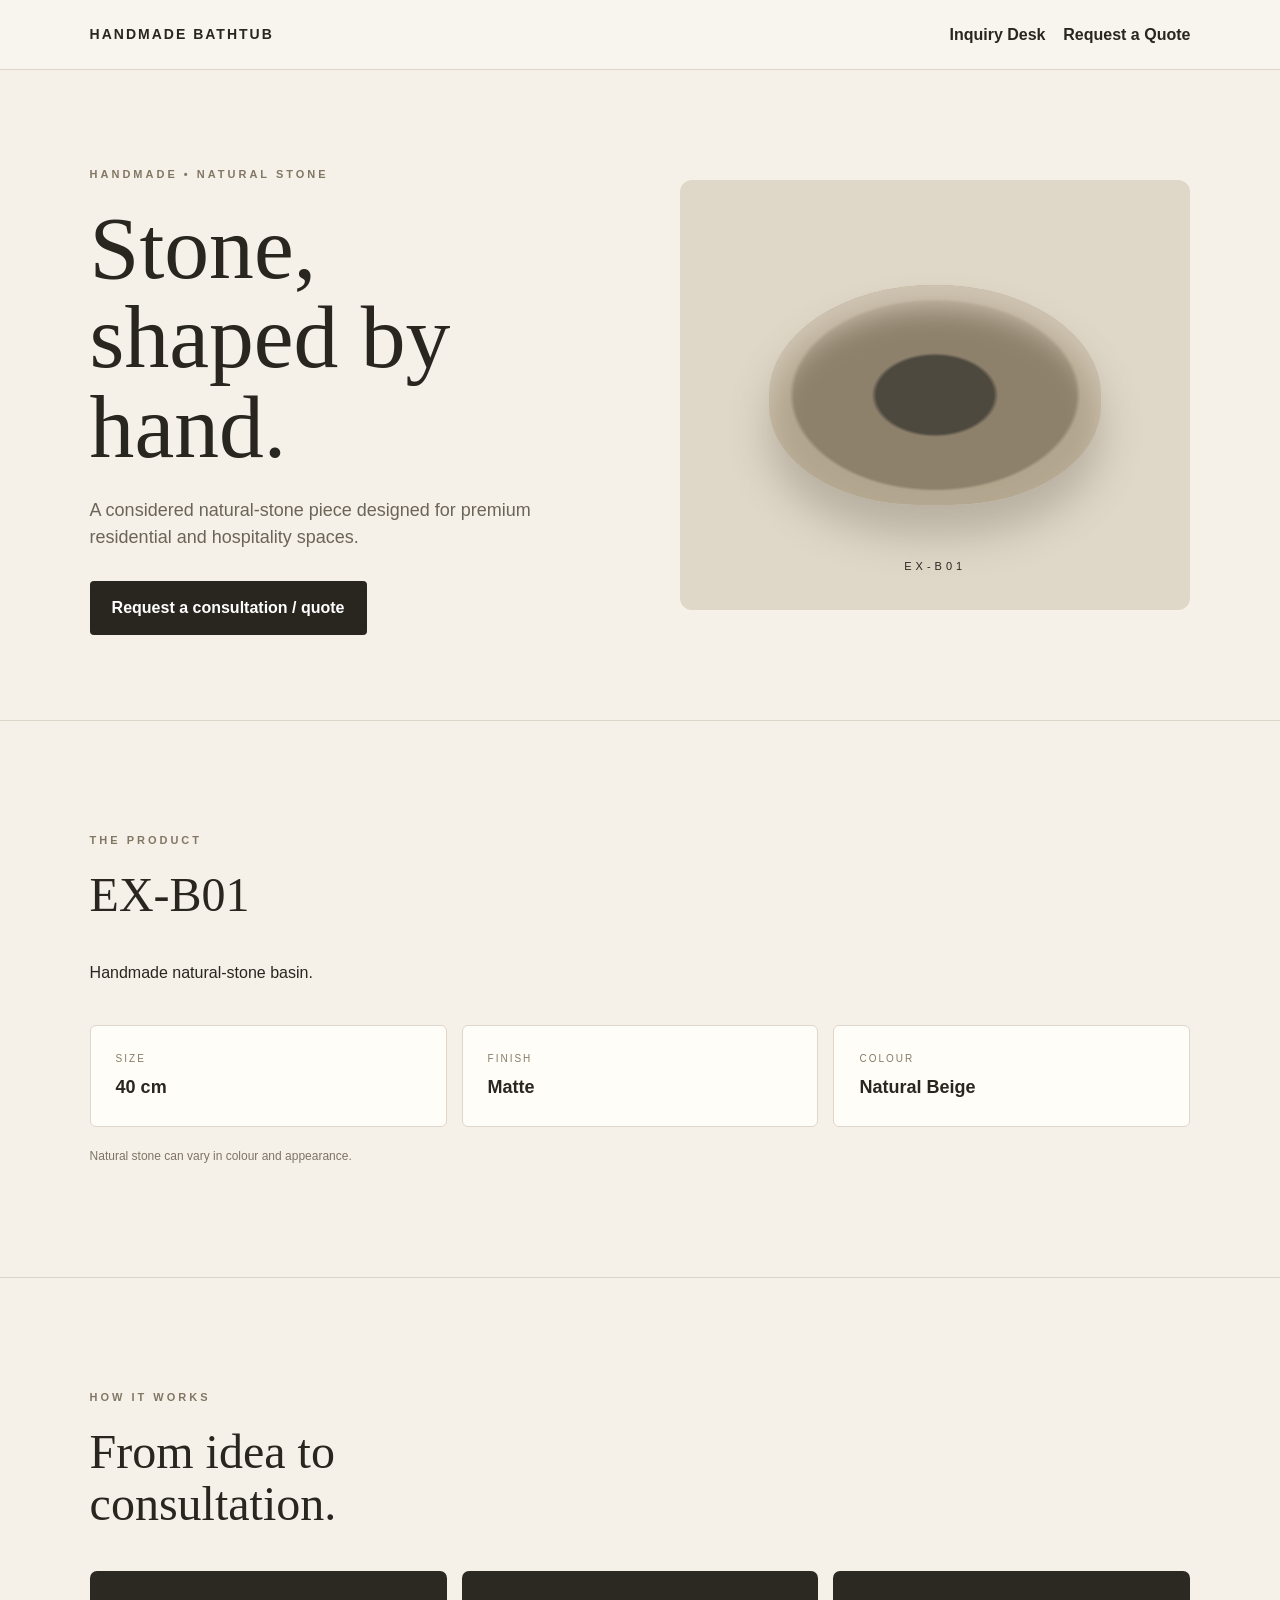
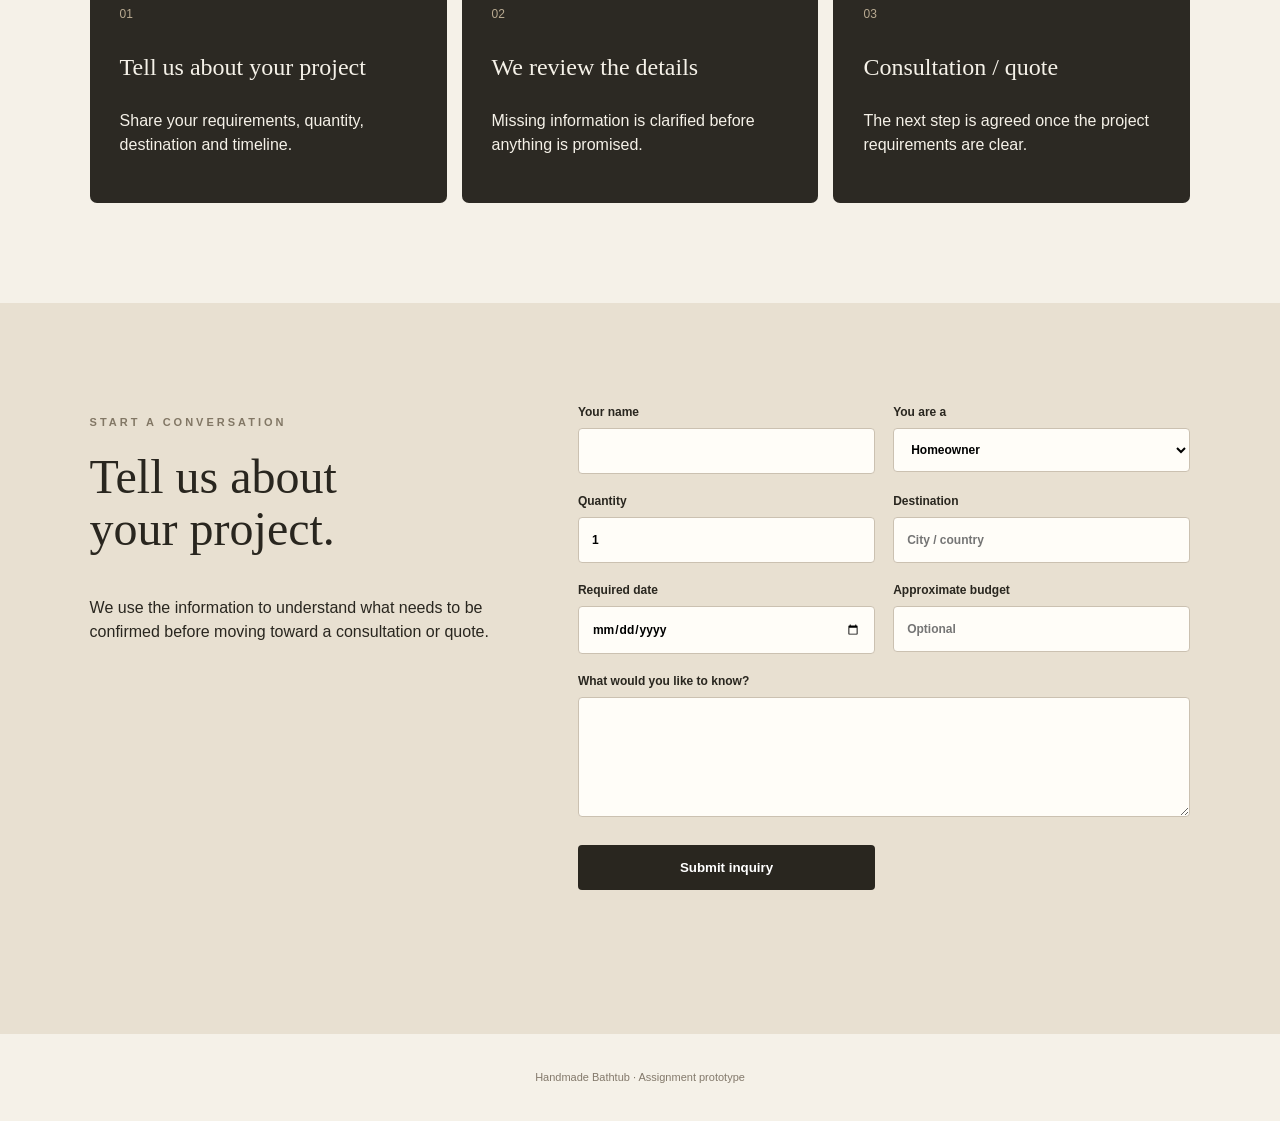
==== index.html @ c7ad7028 "Build inquiry automation prototype" ====
<!DOCTYPE html>
<html lang="en">
<head>
    <meta charset="UTF-8">
    <meta name="viewport" content="width=device-width, initial-scale=1.0">

    <title>Handmade Bathtub</title>

    <link rel="stylesheet" href="style.css">
</head>

<body>

    <header>

    <div class="logo">
        HANDMADE BATHTUB
    </div>

    <div>
        <a href="dashboard.html">
            Inquiry Desk
        </a>

        &nbsp;&nbsp;

        <a href="#inquiry">
            Request a Quote
        </a>
    </div>

</header>

    <main>

        <!-- HERO -->

        <section class="hero">

            <div class="hero-text">

                <p class="eyebrow">HANDMADE • NATURAL STONE</p>

                <h1>
                    Stone,<br>
                    shaped by hand.
                </h1>

                <p class="description">
                    A considered natural-stone piece designed
                    for premium residential and hospitality spaces.
                </p>

                <a href="#inquiry" class="button">
                    Request a consultation / quote
                </a>

            </div>


            <div class="product-visual">

                <div class="stone-basin"></div>

                <p>EX-B01</p>

            </div>

        </section>


        <!-- PRODUCT -->

        <section class="product">

            <p class="eyebrow">THE PRODUCT</p>

            <h2>EX-B01</h2>

            <p>
                Handmade natural-stone basin.
            </p>

            <div class="details">

                <div>
                    <span>SIZE</span>
                    <strong>40 cm</strong>
                </div>

                <div>
                    <span>FINISH</span>
                    <strong>Matte</strong>
                </div>

                <div>
                    <span>COLOUR</span>
                    <strong>Natural Beige</strong>
                </div>

            </div>

            <p class="note">
                Natural stone can vary in colour and appearance.
            </p>

        </section>


        <!-- BUYER JOURNEY -->

        <section class="journey">

            <p class="eyebrow">HOW IT WORKS</p>

            <h2>
                From idea to<br>
                consultation.
            </h2>

            <div class="steps">

                <div>
                    <span>01</span>
                    <h3>Tell us about your project</h3>
                    <p>
                        Share your requirements, quantity,
                        destination and timeline.
                    </p>
                </div>

                <div>
                    <span>02</span>
                    <h3>We review the details</h3>
                    <p>
                        Missing information is clarified
                        before anything is promised.
                    </p>
                </div>

                <div>
                    <span>03</span>
                    <h3>Consultation / quote</h3>
                    <p>
                        The next step is agreed once
                        the project requirements are clear.
                    </p>
                </div>

            </div>

        </section>


        <!-- INQUIRY -->

        <section id="inquiry" class="inquiry">

            <div>

                <p class="eyebrow">START A CONVERSATION</p>

                <h2>
                    Tell us about<br>
                    your project.
                </h2>

                <p>
                    We use the information to understand
                    what needs to be confirmed before
                    moving toward a consultation or quote.
                </p>

            </div>


            <form id="inquiryForm">

                <label>
                    Your name
                    <input
                        type="text"
                        id="name"
                        required
                    >
                </label>


                <label>
                    You are a
                    <select id="buyerType">
                        <option>Homeowner</option>
                        <option>Interior Designer</option>
                        <option>Hotel / Hospitality</option>
                    </select>
                </label>


                <label>
                    Quantity
                    <input
                        type="number"
                        id="quantity"
                        min="1"
                        value="1"
                    >
                </label>


                <label>
                    Destination
                    <input
                        type="text"
                        id="destination"
                        placeholder="City / country"
                    >
                </label>


                <label>
                    Required date
                    <input
                        type="date"
                        id="date"
                    >
                </label>


                <label>
                    Approximate budget
                    <input
                        type="text"
                        id="budget"
                        placeholder="Optional"
                    >
                </label>


                <label class="full">
                    What would you like to know?
                    <textarea
                        id="message"
                        required
                    ></textarea>
                </label>


                <button type="submit">
                    Submit inquiry
                </button>

                <p id="formMessage"></p>

            </form>

        </section>

    </main>


    <footer>
        Handmade Bathtub · Assignment prototype
    </footer>


    <script src="script.js"></script>

</body>
</html>
---- style.css ----
* {
    box-sizing: border-box;
}

body {
    margin: 0;
    background: #f5f1e8;
    color: #29261f;
    font-family: Arial, sans-serif;
    line-height: 1.5;
}

header {
    height: 70px;
    padding: 0 7%;

    display: flex;
    align-items: center;
    justify-content: space-between;

    border-bottom: 1px solid #ddd5c8;

    background: #f8f5ee;
}

.logo {
    font-weight: bold;
    letter-spacing: 2px;
    font-size: 14px;
}

header a {
    color: #29261f;
    text-decoration: none;
    font-weight: bold;
}


.hero {
    min-height: 650px;

    padding: 80px 7%;

    display: grid;
    grid-template-columns: 1fr 1fr;

    gap: 80px;

    align-items: center;
}


.eyebrow {
    font-size: 11px;
    letter-spacing: 3px;
    font-weight: bold;

    color: #827765;

    margin-bottom: 20px;
}


h1,
h2 {
    font-family: Georgia, serif;
    font-weight: normal;
}


h1 {
    font-size: clamp(50px, 7vw, 90px);

    line-height: 1;

    margin: 0 0 25px;
}


h2 {
    font-size: 48px;

    line-height: 1.1;

    margin-top: 0;
}


.description {
    max-width: 500px;

    font-size: 18px;

    color: #6c6458;

    margin-bottom: 30px;
}


.button,
button {
    display: inline-block;

    background: #29261f;

    color: white;

    border: none;

    padding: 15px 22px;

    border-radius: 4px;

    font-weight: bold;

    cursor: pointer;

    text-decoration: none;
}


/* PRODUCT VISUAL */

.product-visual {
    min-height: 430px;

    background: #dfd7c7;

    border-radius: 12px;

    display: flex;

    flex-direction: column;

    align-items: center;

    justify-content: center;

    position: relative;
}


.stone-basin {
    width: 65%;
    height: 220px;

    border-radius: 50% 50% 45% 45%;

    background:
        radial-gradient(
            ellipse at center,
            #4e493f 0 25%,
            #8e816c 27% 60%,
            #b2a58e 62%
        );

    box-shadow:
        inset 0 20px 30px #d0c6b4,
        0 30px 40px #6d645855;
}


.product-visual p {
    position: absolute;

    bottom: 25px;

    letter-spacing: 4px;

    font-size: 11px;
}


/* PRODUCT */

.product {
    padding: 100px 7%;

    border-top: 1px solid #ddd5c8;
    border-bottom: 1px solid #ddd5c8;
}


.details {
    display: grid;

    grid-template-columns: repeat(3, 1fr);

    gap: 15px;

    margin-top: 40px;
}


.details div {
    background: #fffdf8;

    padding: 25px;

    border: 1px solid #ded6ca;

    border-radius: 6px;
}


.details span {
    display: block;

    font-size: 10px;

    letter-spacing: 2px;

    color: #877b69;
}


.details strong {
    display: block;

    margin-top: 8px;

    font-size: 18px;
}


.note {
    font-size: 12px;

    color: #7d7467;

    margin-top: 20px;
}


/* JOURNEY */

.journey {
    padding: 100px 7%;
}


.steps {
    display: grid;

    grid-template-columns: repeat(3, 1fr);

    gap: 15px;
}


.steps div {
    background: #2c2923;

    color: #f5f1e8;

    padding: 30px;

    min-height: 220px;

    border-radius: 7px;
}


.steps span {
    color: #b9aa91;

    font-size: 12px;
}


.steps h3 {
    font-family: Georgia, serif;

    font-weight: normal;

    font-size: 24px;
}


/* INQUIRY */

.inquiry {
    padding: 100px 7%;

    background: #e8e0d1;

    display: grid;

    grid-template-columns: .8fr 1.2fr;

    gap: 80px;
}


form {
    display: grid;

    grid-template-columns: 1fr 1fr;

    gap: 18px;
}


label {
    font-size: 12px;

    font-weight: bold;
}


input,
select,
textarea {
    width: 100%;

    margin-top: 7px;

    padding: 13px;

    border: 1px solid #cbc1b1;

    border-radius: 4px;

    background: #fffdf8;

    font: inherit;
}


textarea {
    min-height: 120px;
}


.full {
    grid-column: 1 / -1;
}


form button {
    margin-top: 5px;
}


#formMessage {
    grid-column: 1 / -1;

    font-size: 13px;

    color: #5d5549;
}


footer {
    padding: 35px;

    text-align: center;

    font-size: 11px;

    color: #83796b;
}


@media (max-width: 800px) {

    .hero,
    .inquiry {
        grid-template-columns: 1fr;
    }

    .details,
    .steps {
        grid-template-columns: 1fr;
    }

    form {
        grid-template-columns: 1fr;
    }

    .full {
        grid-column: auto;
    }

    h1 {
        font-size: 55px;
    }

}
/* DASHBOARD */

.dashboard {
    padding: 80px 7%;
    max-width: 1200px;
    margin: auto;
}

.dashboard > h1 {
    font-size: 64px;
    margin-bottom: 15px;
}

.dashboard-intro {
    max-width: 650px;
    color: #6c6458;
    margin-bottom: 50px;
}


.inquiry-list {
    display: grid;
    gap: 18px;
}


.inquiry-card {
    background: #fffdf8;

    border: 1px solid #ded6ca;

    border-radius: 7px;

    padding: 28px;
}


.inquiry-top {
    display: flex;

    justify-content: space-between;

    gap: 20px;

    align-items: flex-start;
}


.inquiry-id {
    font-size: 10px;

    letter-spacing: 2px;

    color: #897d6b;
}


.inquiry-card h2 {
    font-family: Georgia, serif;

    font-size: 25px;

    margin: 8px 0;
}


.inquiry-card p {
    color: #696155;
}


.status {
    font-size: 9px;

    letter-spacing: 1.5px;

    font-weight: bold;

    padding: 7px 10px;

    border-radius: 20px;

    white-space: nowrap;
}


.qualified {
    background: #dfe8d9;

    color: #496044;
}


.duplicate {
    background: #e7e3dc;

    color: #6b655d;
}


.missing {
    background: #eee2c9;

    color: #75603c;
}


.urgent {
    background: #ead6d0;

    color: #794d43;
}


.inquiry-details {
    display: flex;

    gap: 40px;

    border-top: 1px solid #e5ded3;

    border-bottom: 1px solid #e5ded3;

    padding: 18px 0;

    margin: 20px 0;
}


.inquiry-details div {
    font-size: 14px;
}


.inquiry-details span {
    display: block;

    font-size: 9px;

    letter-spacing: 1.5px;

    color: #8a7f70;

    margin-bottom: 5px;
}


.next-action {
    background: #f1ece3;

    padding: 16px;

    border-radius: 5px;

    font-size: 13px;

    color: #5d554a;
}


.next-action strong {
    display: block;

    color: #29261f;

    margin-bottom: 5px;
}


@media (max-width: 700px) {

    .dashboard > h1 {
        font-size: 48px;
    }

    .inquiry-top {
        flex-direction: column;
    }

    .inquiry-details {
        flex-direction: column;
        gap: 15px;
    }

}
.decision-box {

    margin-top: 25px;

    padding: 20px;

    background: #f1ece3;

    border-radius: 6px;

    display: grid;

    gap: 18px;

}


.decision-box strong {

    display: block;

    font-size: 11px;

    text-transform: uppercase;

    letter-spacing: 1.5px;

    margin-bottom: 8px;

}


.decision-box p {

    margin: 0;

}
/* BUYER PRIORITY */

.buyer-priority {

    padding: 80px 0;

    border-top: 1px solid #ddd5c8;

}


.priority-intro {

    max-width: 650px;

    color: #6c6458;

    margin-bottom: 35px;

}


.buyer-grid {

    display: grid;

    grid-template-columns: repeat(3, 1fr);

    gap: 18px;

}


.buyer-card {

    background: #fffdf8;

    border: 1px solid #ded6ca;

    border-radius: 7px;

    padding: 28px;

}


.top-priority {

    border: 2px solid #93836b;

}


.buyer-number {

    font-family: Georgia, serif;

    font-size: 38px;

    color: #9a8b75;

}


.priority-label {

    font-size: 9px;

    letter-spacing: 1.5px;

    font-weight: bold;

    color: #817564;

    margin: 12px 0;

}


.buyer-card h3 {

    font-family: Georgia, serif;

    font-size: 25px;

    font-weight: normal;

    margin: 8px 0 15px;

}


.buyer-card > p {

    color: #696155;

    font-size: 14px;

}


.buyer-reason,
.buyer-next {

    margin-top: 22px;

    padding-top: 18px;

    border-top: 1px solid #e4ddd3;

    font-size: 13px;

    color: #625a4f;

}


.buyer-reason strong,
.buyer-next strong {

    display: block;

    color: #29261f;

    margin-bottom: 5px;

}


@media (max-width: 800px) {

    .buyer-grid {

        grid-template-columns: 1fr;

    }

}
/* AUTOMATION WORKFLOW */

.automation-workflow {
    padding: 80px 0;
    border-top: 1px solid #ddd5c8;
}

.workflow-intro {
    max-width: 650px;
    color: #6c6458;
    margin-bottom: 40px;
}

.workflow-steps {
    display: grid;
    grid-template-columns: 1fr auto 1fr auto 1fr auto 1fr;
    align-items: stretch;
    gap: 12px;
}

.workflow-step {
    background: #fffdf8;
    border: 1px solid #ded6ca;
    border-radius: 7px;
    padding: 25px;
}

.workflow-step span {
    font-family: Georgia, serif;
    font-size: 30px;
    color: #9a8b75;
}

.workflow-step h3 {
    font-family: Georgia, serif;
    font-size: 22px;
    font-weight: normal;
    margin: 12px 0;
}

.workflow-step p {
    color: #696155;
    font-size: 13px;
    line-height: 1.6;
}

.workflow-arrow {
    display: flex;
    align-items: center;
    justify-content: center;
    font-size: 25px;
    color: #9a8b75;
}

.automation-rule-box {
    margin-top: 30px;
    display: grid;
    grid-template-columns: repeat(3, 1fr);
    gap: 15px;
}

.automation-rule-box > div {
    padding: 20px;
    border-top: 2px solid #93836b;
    background: #f7f3ec;
}

.automation-rule-box strong {
    display: block;
    margin-bottom: 8px;
    color: #29261f;
}

.automation-rule-box p {
    margin: 0;
    color: #625a4f;
    font-size: 13px;
    line-height: 1.5;
}

@media (max-width: 900px) {

    .workflow-steps {
        grid-template-columns: 1fr;
    }

    .workflow-arrow {
        transform: rotate(90deg);
        padding: 5px;
    }

    .automation-rule-box {
        grid-template-columns: 1fr;
    }

}
/* INQUIRY SUMMARY */

.inquiry-summary {
    padding: 50px 0;
    border-top: 1px solid #ddd5c8;
}

.summary-grid {
    display: grid;
    grid-template-columns: repeat(3, 1fr);
    gap: 18px;
    margin-top: 25px;
}

.summary-card {
    background: #fffdf8;
    border: 1px solid #ded6ca;
    border-radius: 7px;
    padding: 25px;
}

.summary-number {
    display: block;
    font-family: Georgia, serif;
    font-size: 38px;
    color: #29261f;
}

.summary-label {
    display: block;
    margin-top: 8px;
    font-size: 9px;
    letter-spacing: 1.5px;
    font-weight: bold;
    color: #817564;
}

@media (max-width: 700px) {
    .summary-grid {
        grid-template-columns: 1fr;
    }
}
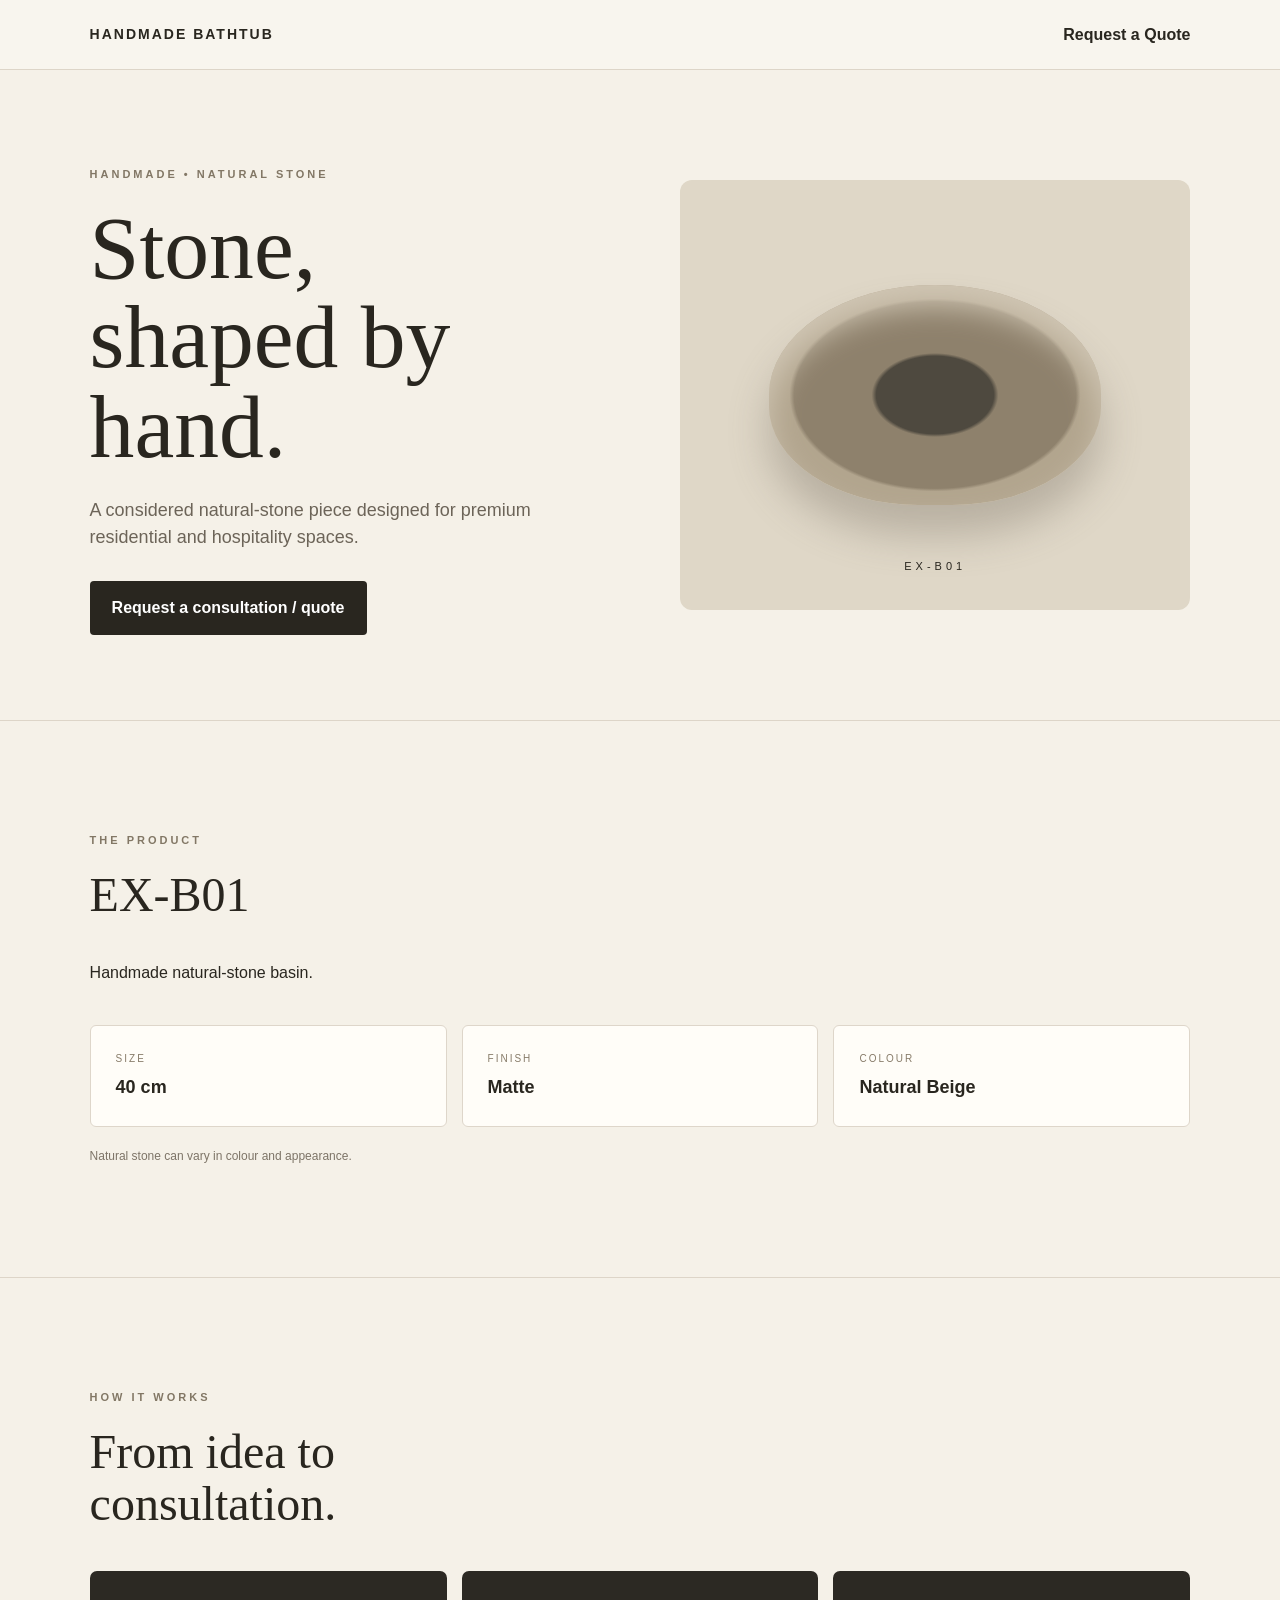
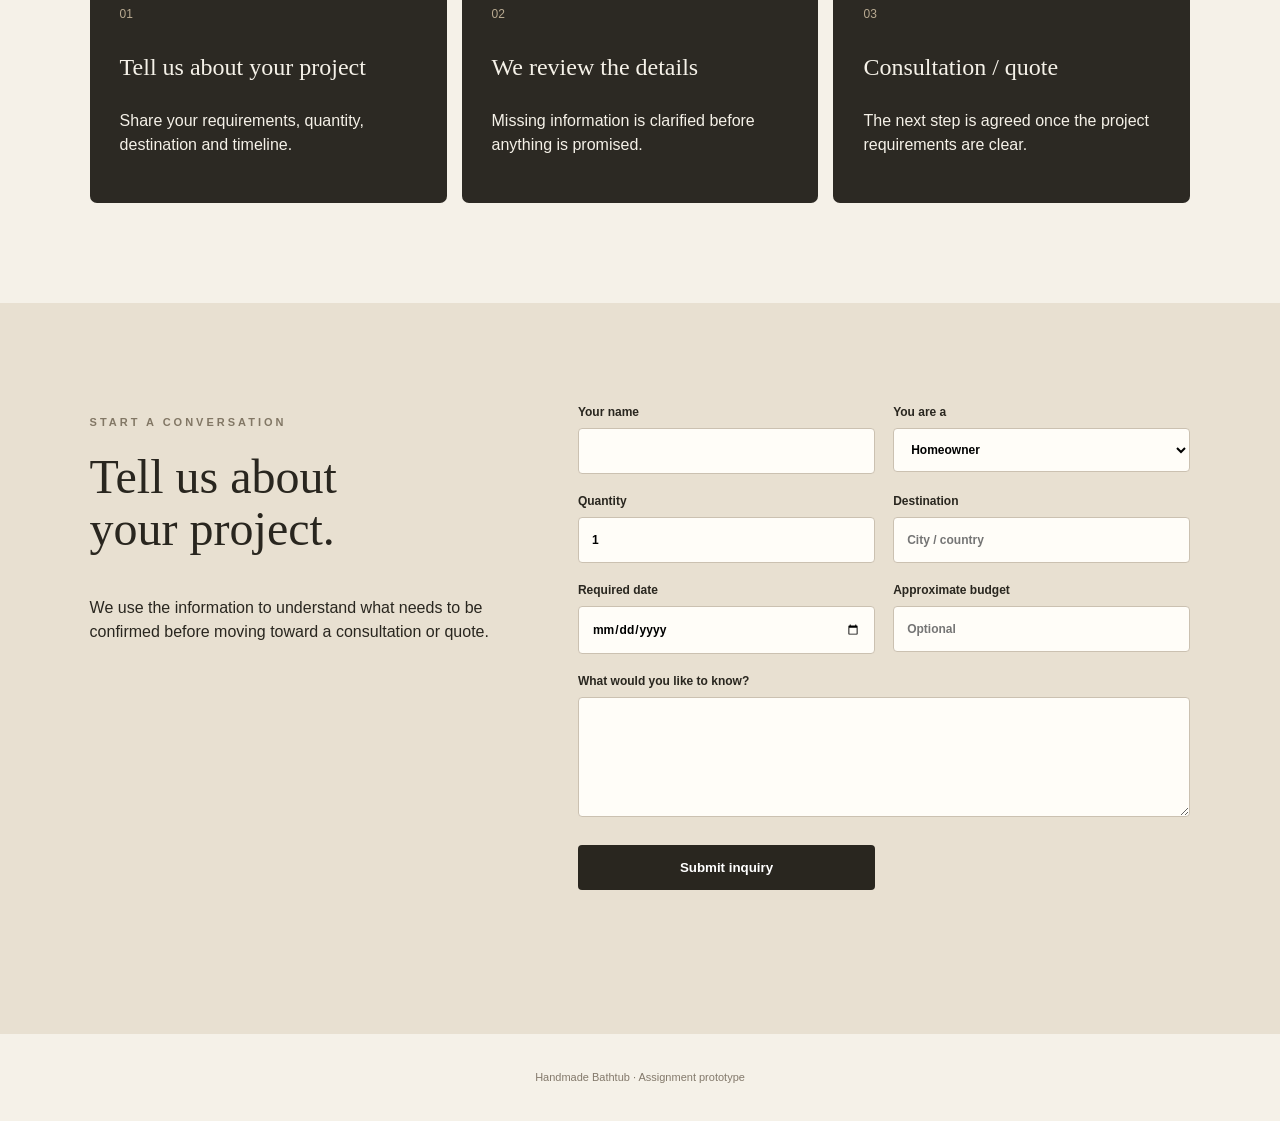
==== commit 67a18f71: "Separate customer and management interfaces" ====
--- a/index.html
+++ b/index.html
@@ -18,12 +18,7 @@
     </div>
 
     <div>
-        <a href="dashboard.html">
-            Inquiry Desk
-        </a>
-
-        &nbsp;&nbsp;
-
+        
         <a href="#inquiry">
             Request a Quote
         </a>
